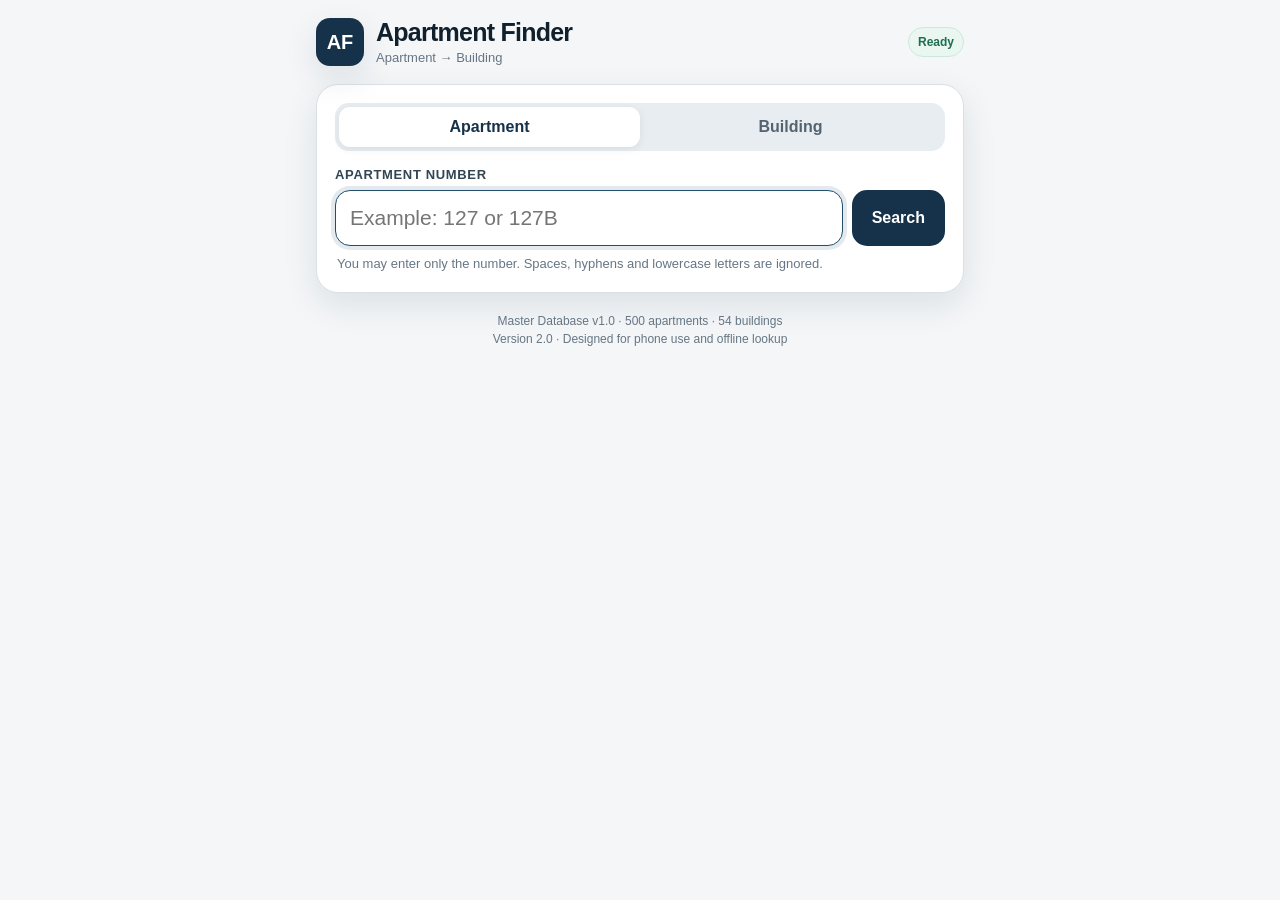
==== index.html @ d808fa00 "Add files via upload" ====
<!doctype html>
<html lang="en">
<head>
  <meta charset="utf-8">
  <meta name="viewport" content="width=device-width,initial-scale=1,viewport-fit=cover">
  <meta name="theme-color" content="#15324a">
  <meta name="robots" content="noindex,nofollow,noarchive">
  <meta name="apple-mobile-web-app-capable" content="yes">
  <meta name="apple-mobile-web-app-status-bar-style" content="default">
  <meta name="apple-mobile-web-app-title" content="Apt Finder">
  <title>Apartment Finder</title>
  <link rel="manifest" href="manifest.webmanifest">
  <link rel="apple-touch-icon" href="icons/apple-touch-icon.png">
  <link rel="stylesheet" href="styles.css">
</head>
<body>
  <main class="app">
    <header class="header">
      <div class="brand">
        <div class="logo">AF</div>
        <div>
          <h1>Apartment Finder</h1>
          <div class="sub">Apartment → Building</div>
        </div>
      </div>
      <div id="offlineStatus" class="status">Ready</div>
    </header>

    <section class="card">
      <div class="tabs" role="tablist">
        <button class="tab active" data-panel="searchPanel">Apartment</button>
        <button class="tab" data-panel="buildingPanel">Building</button>
      </div>

      <div id="searchPanel" class="panel active">
        <label class="label" for="apt">Apartment number</label>
        <div class="searchrow">
          <input id="apt" type="text" inputmode="text" autocomplete="off"
                 autocapitalize="characters" spellcheck="false"
                 placeholder="Example: 127 or 127B" aria-label="Apartment number">
          <button id="findBtn" class="primary">Search</button>
        </div>
        <div class="hint">You may enter only the number. Spaces, hyphens and lowercase letters are ignored.</div>
        <div id="result" class="result" aria-live="polite"></div>
        <button id="installBtn" class="primary install">Install app</button>
      </div>

      <div id="buildingPanel" class="panel">
        <label class="label" for="building">Choose building</label>
        <select id="building">
          <option value="">Select a building…</option>
        </select>
        <div id="buildingResult"></div>
      </div>
    </section>

    <div class="footer">
      Master Database v1.0 · 500 apartments · 54 buildings<br>
      Version 2.0 · Designed for phone use and offline lookup
    </div>
  </main>

  <script src="apartments.js"></script>
  <script src="app.js"></script>
</body>
</html>
---- styles.css ----
:root{
  --bg:#f4f6f8;--card:#fff;--ink:#10202c;--muted:#667684;--navy:#15324a;
  --navy2:#204e6b;--line:#d9e1e7;--ok:#1d6f50;--danger:#9a3434;
  --shadow:0 12px 34px rgba(20,42,58,.10)
}
*{box-sizing:border-box}
html{background:var(--bg)}
body{margin:0;min-height:100vh;font-family:-apple-system,BlinkMacSystemFont,"Segoe UI",Roboto,Arial,sans-serif;color:var(--ink);background:var(--bg)}
button,input,select{font:inherit}
button{touch-action:manipulation}
.app{max-width:680px;margin:0 auto;padding:calc(18px + env(safe-area-inset-top)) 16px calc(42px + env(safe-area-inset-bottom))}
.header{display:flex;align-items:center;justify-content:space-between;gap:12px;margin-bottom:18px}
.brand{display:flex;align-items:center;gap:12px}
.logo{width:48px;height:48px;border-radius:14px;background:var(--navy);display:grid;place-items:center;color:#fff;font-weight:900;font-size:20px;box-shadow:var(--shadow)}
h1{font-size:25px;line-height:1.05;margin:0;letter-spacing:-.03em}
.sub{font-size:13px;color:var(--muted);margin-top:4px}
.status{font-size:12px;font-weight:800;color:var(--ok);background:#eaf6f0;border:1px solid #cde8dc;padding:7px 9px;border-radius:999px;white-space:nowrap}
.card{background:var(--card);border:1px solid var(--line);border-radius:22px;box-shadow:var(--shadow);padding:18px;margin-bottom:14px}
.label{display:block;font-size:13px;font-weight:900;letter-spacing:.05em;text-transform:uppercase;margin-bottom:8px;color:#324553}
.searchrow{display:grid;grid-template-columns:1fr auto;gap:9px}
input,select{width:100%;min-height:56px;border:1px solid #bbc7d0;border-radius:15px;background:#fff;color:var(--ink);padding:13px 14px;outline:none;font-size:21px}
input:focus,select:focus{border-color:var(--navy2);box-shadow:0 0 0 4px rgba(32,78,107,.12)}
.primary{border:0;border-radius:15px;background:var(--navy);color:#fff;font-weight:900;padding:0 20px;min-height:56px;cursor:pointer}
.primary:active{transform:translateY(1px)}
.hint{font-size:13px;color:var(--muted);line-height:1.45;margin:9px 2px 0}
.result{display:none;margin-top:16px;border-radius:19px;padding:20px;background:#f6fafc;border:2px solid #bfd3df;text-align:center}
.result.show{display:block}
.apt-eyebrow{font-size:12px;font-weight:900;letter-spacing:.12em;text-transform:uppercase;color:var(--muted)}
.apt-value{font-size:36px;font-weight:950;letter-spacing:-.04em;margin-top:3px}
.building-label{font-size:12px;font-weight:900;letter-spacing:.12em;text-transform:uppercase;color:var(--muted);margin-top:18px}
.building-value{font-size:58px;line-height:1;font-weight:950;letter-spacing:-.055em;color:var(--navy);margin-top:4px}
.notfound{border-color:#e3c3c3;background:#fff8f8;color:var(--danger)}
.tabs{display:grid;grid-template-columns:1fr 1fr;background:#e8edf1;padding:4px;border-radius:14px;margin-bottom:16px}
.tab{border:0;background:transparent;padding:11px 8px;border-radius:11px;font-weight:850;color:#53636f;cursor:pointer}
.tab.active{background:#fff;color:var(--navy);box-shadow:0 2px 8px rgba(16,32,44,.08)}
.panel{display:none}.panel.active{display:block}
.building-head{font-size:32px;font-weight:950;letter-spacing:-.04em;color:var(--navy);margin:17px 0 10px}
.units{display:flex;flex-wrap:wrap;gap:8px}
.unit{background:#f3f6f8;border:1px solid var(--line);border-radius:12px;padding:9px 11px;font-weight:850}
.count{font-size:13px;color:var(--muted);margin-top:11px}
.footer{font-size:12px;color:var(--muted);text-align:center;line-height:1.5;padding:5px 10px}
.install{display:none;margin-top:10px;width:100%}
@media(max-width:480px){
  .app{padding-left:12px;padding-right:12px}
  .header{align-items:flex-start}
  .status{font-size:11px}
  .searchrow{grid-template-columns:1fr}
  .primary{width:100%}
  .building-value{font-size:54px}
}
@media(display-mode:standalone){.install{display:none!important}}
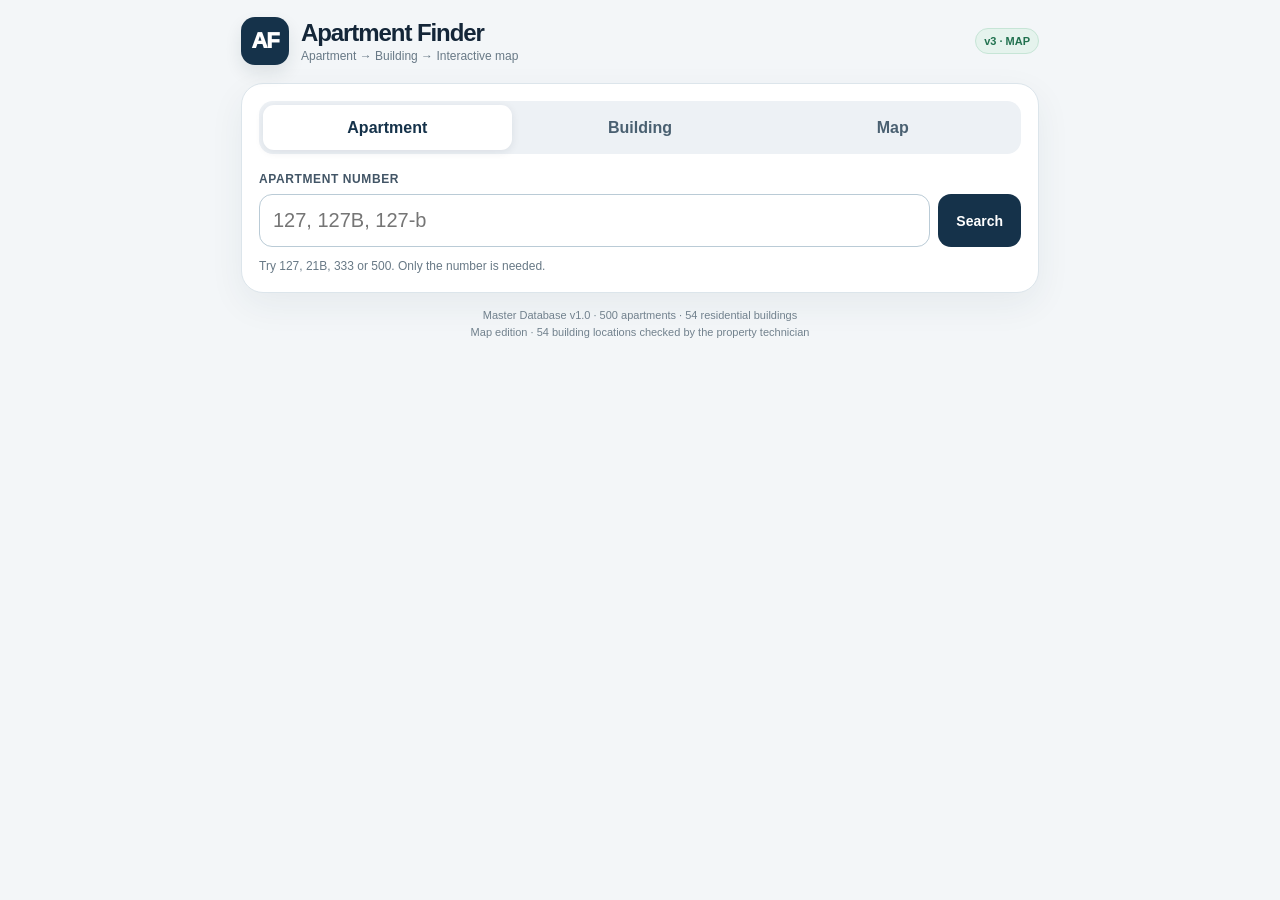
==== commit f561d481: "Prepare Apartment Finder v3 interactive map (image pending)" ====
--- a/index.html
+++ b/index.html
@@ -1,66 +1,8 @@
 <!doctype html>
-<html lang="en">
-<head>
-  <meta charset="utf-8">
-  <meta name="viewport" content="width=device-width,initial-scale=1,viewport-fit=cover">
-  <meta name="theme-color" content="#15324a">
-  <meta name="robots" content="noindex,nofollow,noarchive">
-  <meta name="apple-mobile-web-app-capable" content="yes">
-  <meta name="apple-mobile-web-app-status-bar-style" content="default">
-  <meta name="apple-mobile-web-app-title" content="Apt Finder">
-  <title>Apartment Finder</title>
-  <link rel="manifest" href="manifest.webmanifest">
-  <link rel="apple-touch-icon" href="icons/apple-touch-icon.png">
-  <link rel="stylesheet" href="styles.css">
-</head>
-<body>
-  <main class="app">
-    <header class="header">
-      <div class="brand">
-        <div class="logo">AF</div>
-        <div>
-          <h1>Apartment Finder</h1>
-          <div class="sub">Apartment → Building</div>
-        </div>
-      </div>
-      <div id="offlineStatus" class="status">Ready</div>
-    </header>
-
-    <section class="card">
-      <div class="tabs" role="tablist">
-        <button class="tab active" data-panel="searchPanel">Apartment</button>
-        <button class="tab" data-panel="buildingPanel">Building</button>
-      </div>
-
-      <div id="searchPanel" class="panel active">
-        <label class="label" for="apt">Apartment number</label>
-        <div class="searchrow">
-          <input id="apt" type="text" inputmode="text" autocomplete="off"
-                 autocapitalize="characters" spellcheck="false"
-                 placeholder="Example: 127 or 127B" aria-label="Apartment number">
-          <button id="findBtn" class="primary">Search</button>
-        </div>
-        <div class="hint">You may enter only the number. Spaces, hyphens and lowercase letters are ignored.</div>
-        <div id="result" class="result" aria-live="polite"></div>
-        <button id="installBtn" class="primary install">Install app</button>
-      </div>
-
-      <div id="buildingPanel" class="panel">
-        <label class="label" for="building">Choose building</label>
-        <select id="building">
-          <option value="">Select a building…</option>
-        </select>
-        <div id="buildingResult"></div>
-      </div>
-    </section>
-
-    <div class="footer">
-      Master Database v1.0 · 500 apartments · 54 buildings<br>
-      Version 2.0 · Designed for phone use and offline lookup
-    </div>
-  </main>
-
-  <script src="apartments.js"></script>
-  <script src="app.js"></script>
-</body>
-</html>
+<html lang="en"><head><meta charset="utf-8"><meta name="viewport" content="width=device-width,initial-scale=1,viewport-fit=cover"><meta name="theme-color" content="#15324a"><meta name="robots" content="noindex,nofollow,noarchive"><meta name="apple-mobile-web-app-capable" content="yes"><meta name="apple-mobile-web-app-title" content="Apt Finder"><title>Apartment Finder · Map</title><link rel="manifest" href="manifest.webmanifest"><link rel="apple-touch-icon" href="icons/apple-touch-icon.png"><link rel="stylesheet" href="styles.css"></head>
+<body><main class="shell"><header><div class="logo">AF</div><div><h1>Apartment Finder</h1><div class="sub">Apartment → Building → Interactive map</div></div><span class="version">v3 · MAP</span></header>
+<section class="card"><div class="tabs" role="tablist" aria-label="Lookup options"><button type="button" class="tab active" data-panel="apartmentPanel" role="tab" aria-selected="true">Apartment</button><button type="button" class="tab" data-panel="buildingPanel" role="tab" aria-selected="false">Building</button><button type="button" class="tab" data-panel="mapPanel" role="tab" aria-selected="false">Map</button></div>
+<div class="panel active" id="apartmentPanel" role="tabpanel"><label class="label" for="apt">Apartment number</label><div class="search-row"><input id="apt" inputmode="text" autocomplete="off" autocapitalize="characters" placeholder="127, 127B, 127-b" spellcheck="false"><button type="button" class="btn" id="findBtn">Search</button></div><p class="hint">Try 127, 21B, 333 or 500. Only the number is needed.</p><div class="result" id="apartmentResult" aria-live="polite"></div></div>
+<div class="panel" id="buildingPanel" role="tabpanel"><label class="label" for="building">Choose a building</label><select id="building"><option value="">Select a building…</option></select><div id="buildingResult" class="building-list" aria-live="polite"></div></div>
+<div class="panel" id="mapPanel" role="tabpanel"><div class="map-title"><h2>Property map</h2><span class="note" id="mapMode">Tap a building</span></div><div class="map-frame" id="mapFrame"><svg class="map-svg" id="mapSvg" viewBox="0 0 1619 971" preserveAspectRatio="xMidYMid meet" role="img" aria-label="Interactive property map with selectable buildings"><image id="mapImage" href="map/site-plan.png" x="0" y="0" width="1619" height="971"/><g id="hotspots"></g><g id="focusLayer"></g></svg></div><div class="map-tools"><button class="tool" id="zoomOut" aria-label="Zoom out">−</button><button class="tool" id="zoomIn" aria-label="Zoom in">+</button><button class="tool reset" id="resetMap">Show full map</button><span class="count" id="zoomLabel">100%</span></div><div class="map-info" id="mapInfo" aria-live="polite"></div><p class="map-help">Tap a building to see its apartments. Use + / − to zoom; drag to move around the map.</p></div></section>
+<div class="footer">Master Database v1.0 · 500 apartments · 54 residential buildings<br>Map edition · 54 building locations checked by the property technician</div></main><script src="apartments.js"></script><script src="map-positions.js"></script><script src="app.js"></script></body></html>
--- a/styles.css
+++ b/styles.css
@@ -1,51 +1,9 @@
-:root{
-  --bg:#f4f6f8;--card:#fff;--ink:#10202c;--muted:#667684;--navy:#15324a;
-  --navy2:#204e6b;--line:#d9e1e7;--ok:#1d6f50;--danger:#9a3434;
-  --shadow:0 12px 34px rgba(20,42,58,.10)
-}
-*{box-sizing:border-box}
-html{background:var(--bg)}
-body{margin:0;min-height:100vh;font-family:-apple-system,BlinkMacSystemFont,"Segoe UI",Roboto,Arial,sans-serif;color:var(--ink);background:var(--bg)}
-button,input,select{font:inherit}
-button{touch-action:manipulation}
-.app{max-width:680px;margin:0 auto;padding:calc(18px + env(safe-area-inset-top)) 16px calc(42px + env(safe-area-inset-bottom))}
-.header{display:flex;align-items:center;justify-content:space-between;gap:12px;margin-bottom:18px}
-.brand{display:flex;align-items:center;gap:12px}
-.logo{width:48px;height:48px;border-radius:14px;background:var(--navy);display:grid;place-items:center;color:#fff;font-weight:900;font-size:20px;box-shadow:var(--shadow)}
-h1{font-size:25px;line-height:1.05;margin:0;letter-spacing:-.03em}
-.sub{font-size:13px;color:var(--muted);margin-top:4px}
-.status{font-size:12px;font-weight:800;color:var(--ok);background:#eaf6f0;border:1px solid #cde8dc;padding:7px 9px;border-radius:999px;white-space:nowrap}
-.card{background:var(--card);border:1px solid var(--line);border-radius:22px;box-shadow:var(--shadow);padding:18px;margin-bottom:14px}
-.label{display:block;font-size:13px;font-weight:900;letter-spacing:.05em;text-transform:uppercase;margin-bottom:8px;color:#324553}
-.searchrow{display:grid;grid-template-columns:1fr auto;gap:9px}
-input,select{width:100%;min-height:56px;border:1px solid #bbc7d0;border-radius:15px;background:#fff;color:var(--ink);padding:13px 14px;outline:none;font-size:21px}
-input:focus,select:focus{border-color:var(--navy2);box-shadow:0 0 0 4px rgba(32,78,107,.12)}
-.primary{border:0;border-radius:15px;background:var(--navy);color:#fff;font-weight:900;padding:0 20px;min-height:56px;cursor:pointer}
-.primary:active{transform:translateY(1px)}
-.hint{font-size:13px;color:var(--muted);line-height:1.45;margin:9px 2px 0}
-.result{display:none;margin-top:16px;border-radius:19px;padding:20px;background:#f6fafc;border:2px solid #bfd3df;text-align:center}
-.result.show{display:block}
-.apt-eyebrow{font-size:12px;font-weight:900;letter-spacing:.12em;text-transform:uppercase;color:var(--muted)}
-.apt-value{font-size:36px;font-weight:950;letter-spacing:-.04em;margin-top:3px}
-.building-label{font-size:12px;font-weight:900;letter-spacing:.12em;text-transform:uppercase;color:var(--muted);margin-top:18px}
-.building-value{font-size:58px;line-height:1;font-weight:950;letter-spacing:-.055em;color:var(--navy);margin-top:4px}
-.notfound{border-color:#e3c3c3;background:#fff8f8;color:var(--danger)}
-.tabs{display:grid;grid-template-columns:1fr 1fr;background:#e8edf1;padding:4px;border-radius:14px;margin-bottom:16px}
-.tab{border:0;background:transparent;padding:11px 8px;border-radius:11px;font-weight:850;color:#53636f;cursor:pointer}
-.tab.active{background:#fff;color:var(--navy);box-shadow:0 2px 8px rgba(16,32,44,.08)}
-.panel{display:none}.panel.active{display:block}
-.building-head{font-size:32px;font-weight:950;letter-spacing:-.04em;color:var(--navy);margin:17px 0 10px}
-.units{display:flex;flex-wrap:wrap;gap:8px}
-.unit{background:#f3f6f8;border:1px solid var(--line);border-radius:12px;padding:9px 11px;font-weight:850}
-.count{font-size:13px;color:var(--muted);margin-top:11px}
-.footer{font-size:12px;color:var(--muted);text-align:center;line-height:1.5;padding:5px 10px}
-.install{display:none;margin-top:10px;width:100%}
-@media(max-width:480px){
-  .app{padding-left:12px;padding-right:12px}
-  .header{align-items:flex-start}
-  .status{font-size:11px}
-  .searchrow{grid-template-columns:1fr}
-  .primary{width:100%}
-  .building-value{font-size:54px}
-}
-@media(display-mode:standalone){.install{display:none!important}}
+:root{--navy:#15324a;--ink:#142638;--muted:#687986;--line:#dce5eb;--accent:#13815e;--bg:#f3f6f8}
+*{box-sizing:border-box}html{background:var(--bg)}body{margin:0;background:var(--bg);color:var(--ink);font-family:-apple-system,BlinkMacSystemFont,"Segoe UI",Roboto,Arial,sans-serif}
+button,input,select{font:inherit}button{cursor:pointer;touch-action:manipulation}button:focus-visible,input:focus-visible,select:focus-visible{outline:3px solid #429dca;outline-offset:2px}
+.shell{max-width:830px;margin:auto;padding:calc(17px + env(safe-area-inset-top)) 16px calc(28px + env(safe-area-inset-bottom))}
+header{display:flex;align-items:center;gap:12px;margin:0 0 18px}.logo{width:48px;height:48px;border-radius:14px;background:var(--navy);color:#fff;display:grid;place-items:center;font-weight:950;letter-spacing:-.05em;font-size:22px;box-shadow:0 8px 17px #14273819}h1{font-size:24px;letter-spacing:-.045em;margin:0;line-height:1.13}.sub{font-size:12px;color:var(--muted);margin-top:3px}.version{margin-left:auto;font-size:11px;font-weight:800;padding:6px 8px;background:#e5f3ed;border:1px solid #c6e5d6;border-radius:999px;color:#21714f;white-space:nowrap}
+.card{border:1px solid var(--line);background:#fff;border-radius:22px;box-shadow:0 12px 35px #213d5210;padding:17px;margin-bottom:14px}.tabs{display:grid;grid-template-columns:repeat(3,minmax(0,1fr));gap:4px;background:#edf1f5;border-radius:14px;padding:4px;margin-bottom:18px}.tab{border:0;border-radius:11px;background:transparent;font-weight:850;color:#4a6071;min-height:45px}.tab.active{background:#fff;color:var(--navy);box-shadow:0 2px 8px #14253816}.panel{display:none}.panel.active{display:block}.label{font-weight:900;letter-spacing:.05em;text-transform:uppercase;color:#425566;font-size:12px;display:block;margin-bottom:8px}.search-row{display:grid;grid-template-columns:1fr auto;gap:8px}input,select{border:1px solid #bacbd6;border-radius:13px;min-height:53px;padding:10px 13px;font-size:20px;background:#fff;color:var(--ink);width:100%;outline:0}.btn{border:0;border-radius:13px;background:var(--navy);color:white;min-height:51px;padding:0 18px;font-size:14px;font-weight:850}.btn.secondary{background:#ebf0f3;color:var(--navy);border:1px solid var(--line)}.hint{color:var(--muted);font-size:12px;margin:10px 0 0;line-height:1.5}.result{display:none;margin-top:15px;padding:18px;border:2px solid #b4d4c6;border-radius:18px;background:#f4fbf8}.result.show{display:block}.result.error{border-color:#e7c9c9;background:#fff9f9;color:#a13b3b}.eyebrow{font-size:11px;font-weight:900;letter-spacing:.12em;color:#637f71;text-transform:uppercase}.result-head{display:flex;align-items:end;justify-content:space-between;gap:12px}.big-number{font-weight:950;font-size:42px;letter-spacing:-.065em;color:var(--navy)}.result-actions{display:flex;align-items:center;gap:8px;margin-top:13px}.count{font-size:13px;color:var(--muted)}.chips{display:flex;flex-wrap:wrap;gap:7px;margin-top:12px}.chip{border:1px solid #d9e4ea;background:#f3f6f8;border-radius:10px;padding:8px 10px;font-size:13px;font-weight:850}.building-list{margin-top:14px}
+.map-title{display:flex;align-items:center;justify-content:space-between;gap:9px;flex-wrap:wrap}.map-title h2{font-size:18px;margin:0;letter-spacing:-.02em}.map-title .note{font-size:11px;color:var(--muted)}.map-frame{margin-top:13px;position:relative;width:100%;aspect-ratio:1619/971;overflow:hidden;border:1px solid var(--line);border-radius:15px;background:#f6f9f7;touch-action:none;user-select:none}.map-svg{display:block;width:100%;height:100%;touch-action:none}.map-hit{cursor:pointer;fill:#ffffff;fill-opacity:.003;stroke:transparent;stroke-width:1}.map-hit:hover,.map-hit:focus-visible{fill:#2ac780;fill-opacity:.20;stroke:#147c52;stroke-width:3;outline:none}.active-ring{fill:#21d995;fill-opacity:.3;stroke:#087d58;stroke-width:4;filter:drop-shadow(0 0 6px rgba(0,148,99,.75));pointer-events:none}.active-ring.pulsing{animation:ringpulse .7s ease-in-out 3}@keyframes ringpulse{0%,100%{stroke-width:3;fill-opacity:.16;stroke-opacity:.8}50%{stroke-width:9;fill-opacity:.52;stroke-opacity:1}}.pin-circle{fill:#087b53;stroke:white;stroke-width:3;pointer-events:none}.pin-text{font:bold 19px system-ui,sans-serif;fill:white;text-anchor:middle;dominant-baseline:middle;pointer-events:none}.pin-label{fill:white;stroke:#0b7651;stroke-width:2;pointer-events:none}.pin-id{fill:#0a5842;font:bold 22px system-ui,sans-serif;dominant-baseline:middle;text-anchor:middle;pointer-events:none}.map-tools{display:flex;gap:7px;align-items:center;margin-top:11px;flex-wrap:wrap}.tool{height:39px;min-width:41px;background:#f1f5f7;color:var(--navy);border-radius:10px;border:1px solid var(--line);font-size:18px;font-weight:900;padding:0 10px}.tool.reset{font-size:12px;min-width:auto}.map-info{margin-top:12px;border:1px solid #cde8dc;border-radius:15px;background:#f6fbf8;padding:13px;display:none}.map-info.show{display:block}.map-info-head{display:flex;align-items:center;justify-content:space-between;gap:8px}.map-info strong{font-size:23px;color:#0a6749}.map-info .chips{margin-top:9px}.map-help{font-size:12px;color:var(--muted);margin-top:9px;line-height:1.45}.footer{font-size:11px;line-height:1.5;text-align:center;color:#71818d;margin:14px 8px}.map-warning{font-size:11px;background:#fff8e9;border:1px solid #f0dfbe;padding:9px 11px;border-radius:10px;color:#785b22;margin-top:12px}
+@media(max-width:480px){.shell{padding-left:11px;padding-right:11px}.card{padding:12px}.search-row{grid-template-columns:1fr}.btn{width:100%}.result-actions .btn{width:auto}.map-frame{aspect-ratio:1619/971}.logo{width:43px;height:43px}.version{font-size:10px}h1{font-size:21px}}
+@media(prefers-reduced-motion:reduce){*{animation:none!important;scroll-behavior:auto!important}}
